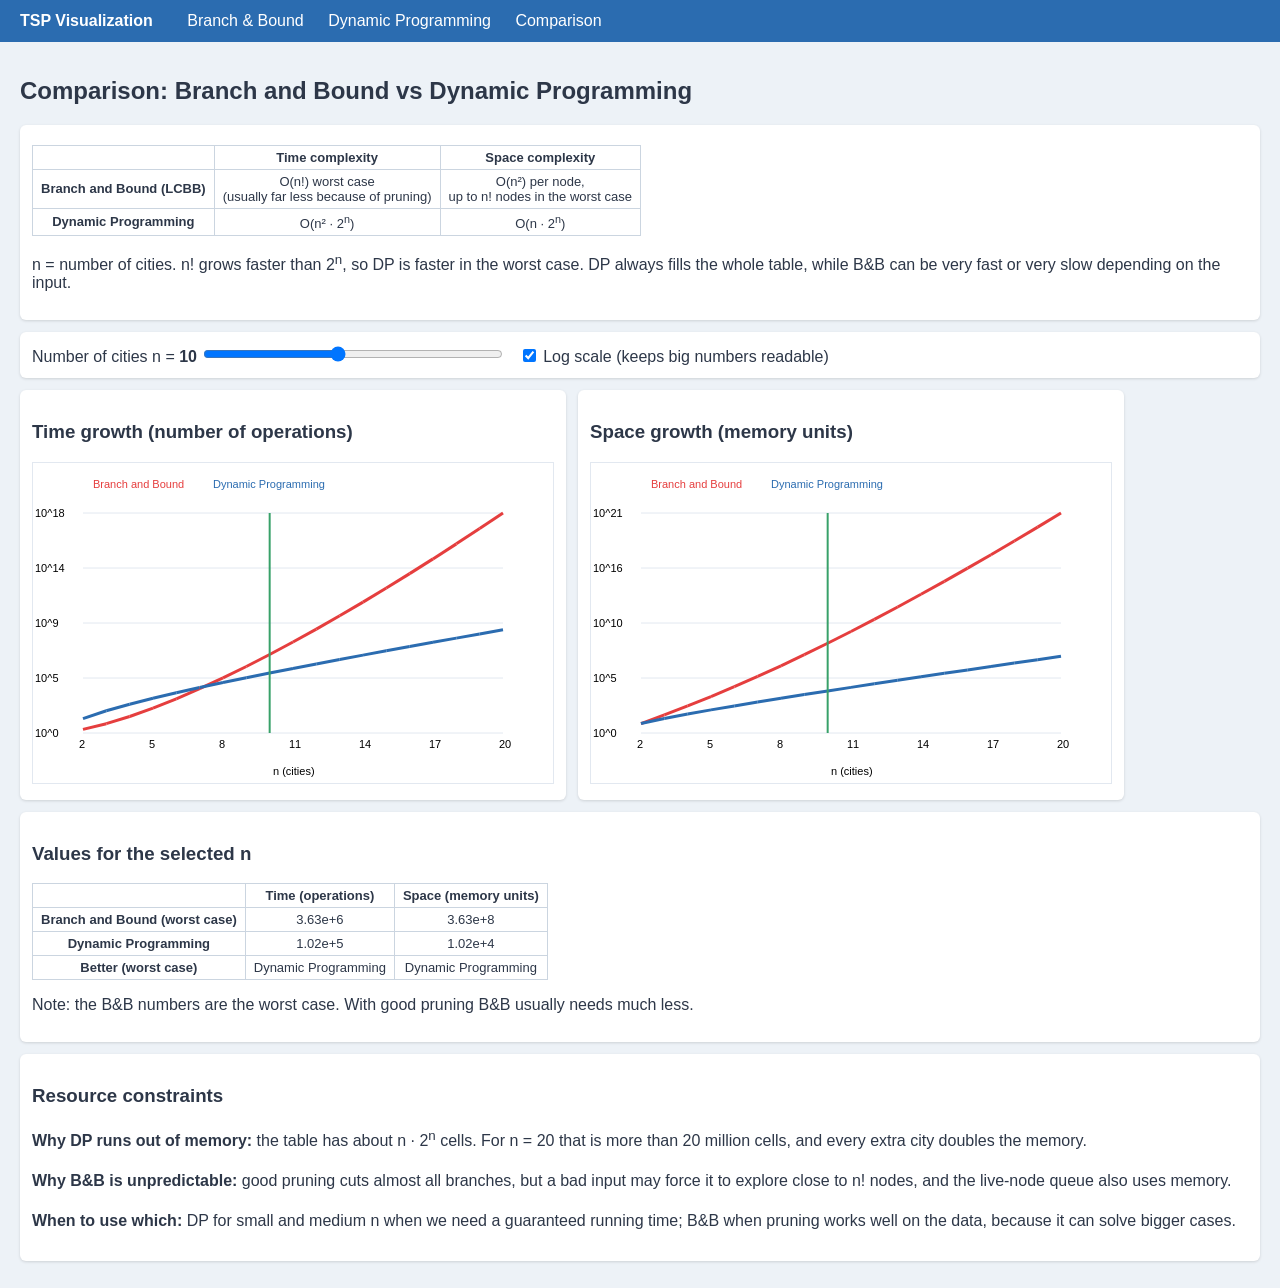
==== compare.html @ 161b6c58 "Updated Project" ====
<!DOCTYPE html>
<html>
<head>
  <meta charset="UTF-8">
  <meta name="viewport" content="width=device-width, initial-scale=1">
  <title>Comparison</title>
  <link rel="stylesheet" href="css/style.css">
</head>
<body>
  <div class="navbar">
    <b>TSP Visualization</b>
    <a href="index.html">Branch &amp; Bound</a>
    <a href="dp.html">Dynamic Programming</a>
    <a href="compare.html">Comparison</a>
  </div>
  <div class="page">
<h2>Comparison: Branch and Bound vs Dynamic Programming</h2>

<div class="box">
  <table class="matrix">
    <tr><th></th><th>Time complexity</th><th>Space complexity</th></tr>
    <tr><th>Branch and Bound (LCBB)</th><td>O(n!) worst case<br>(usually far less because of pruning)</td><td>O(n&sup2;) per node,<br>up to n! nodes in the worst case</td></tr>
    <tr><th>Dynamic Programming</th><td>O(n&sup2; &middot; 2<sup>n</sup>)</td><td>O(n &middot; 2<sup>n</sup>)</td></tr>
  </table>
  <p>n = number of cities. n! grows faster than 2<sup>n</sup>, so DP is faster in the worst case. DP always fills the whole table, while B&amp;B can be very fast or very slow depending on the input.</p>
</div>

<div class="box">
  Number of cities n = <b id="nValue">10</b>
  <input type="range" id="nSlider" min="2" max="20" value="10" style="width:300px" oninput="update()">
  &nbsp; <label><input type="checkbox" id="logScale" checked onchange="update()"> Log scale (keeps big numbers readable)</label>
</div>

<div class="row">
  <div class="box"><h3>Time growth (number of operations)</h3><canvas id="timeCanvas" width="520" height="320"></canvas></div>
  <div class="box"><h3>Space growth (memory units)</h3><canvas id="spaceCanvas" width="520" height="320"></canvas></div>
</div>

<div class="box"><h3>Values for the selected n</h3><div id="valueTable"></div></div>

<div class="box text">
  <h3>Resource constraints</h3>
  <p><b>Why DP runs out of memory:</b> the table has about n &middot; 2<sup>n</sup> cells. For n = 20 that is more than 20 million cells, and every extra city doubles the memory.</p>
  <p><b>Why B&amp;B is unpredictable:</b> good pruning cuts almost all branches, but a bad input may force it to explore close to n! nodes, and the live-node queue also uses memory.</p>
  <p><b>When to use which:</b> DP for small and medium n when we need a guaranteed running time; B&amp;B when pruning works well on the data, because it can solve bigger cases.</p>
</div>
</div>
  <script src="js/common.js"></script>
  <script src="js/compare.js"></script>
</body>
</html>
---- css/style.css ----
body { font-family: Arial, sans-serif; margin: 0; background: #edf2f7; color: #2d3748; }
.navbar { background: #2b6cb0; padding: 12px 20px; }
.navbar b { color: white; margin-right: 30px; }
.navbar a { color: white; margin-right: 20px; text-decoration: none; }
.navbar a:hover { text-decoration: underline; }
.page { padding: 15px 20px; }
.row { display: flex; flex-wrap: wrap; gap: 12px; }
.box { background: white; border-radius: 6px; padding: 12px; margin-bottom: 12px; box-shadow: 0 1px 3px #0002; }
.text p { line-height: 1.5; }
button { background: #2b6cb0; color: white; border: 0; padding: 7px 12px; border-radius: 4px; cursor: pointer; margin: 2px; }
button:hover { background: #2c5282; }
canvas { border: 1px solid #e2e8f0; max-width: 100%; }
table.matrix, table.dp { border-collapse: collapse; margin: 8px 0; }
.matrix td, .matrix th, .dp td, .dp th { border: 1px solid #cbd5e0; padding: 4px 8px; text-align: center; font-size: 13px; }
.matrix input { width: 45px; }
.dp td { background: #e2e8f0; min-width: 40px; }
.dp td.done { background: #9ae6b4; }
.dp td.cand { background: #fefcbf; }
.dp td.now { background: #4299e1; color: white; font-weight: bold; }
.dp td.na { background: #f7fafc; color: #a0aec0; }
.tablebox { max-height: 340px; overflow: auto; position: relative; max-width: 560px; }
.explain { background: #ebf8ff; padding: 10px; border-left: 4px solid #4299e1; min-height: 40px; }
.log { height: 300px; width: 330px; overflow: auto; font-size: 12px; background: #f7fafc; padding: 6px; }
.log p { margin: 0 0 5px 0; border-bottom: 1px solid #e2e8f0; }
.result { background: #f0fff4; border: 1px solid #48bb78; padding: 8px; margin-top: 8px; }
.legend span { display: inline-block; width: 12px; height: 12px; margin: 0 4px 0 12px; border: 1px solid #718096; }
.switch { display: flex; align-items: center; gap: 10px; margin-bottom: 8px; }
.switch input { display: none; }
.slider { width: 46px; height: 24px; background: #a0aec0; border-radius: 12px; position: relative; cursor: pointer; }
.slider::before { content: ""; position: absolute; width: 18px; height: 18px; left: 3px; top: 3px; background: white; border-radius: 50%; }
.switch input:checked + .slider { background: #2b6cb0; }
.switch input:checked + .slider::before { left: 25px; }
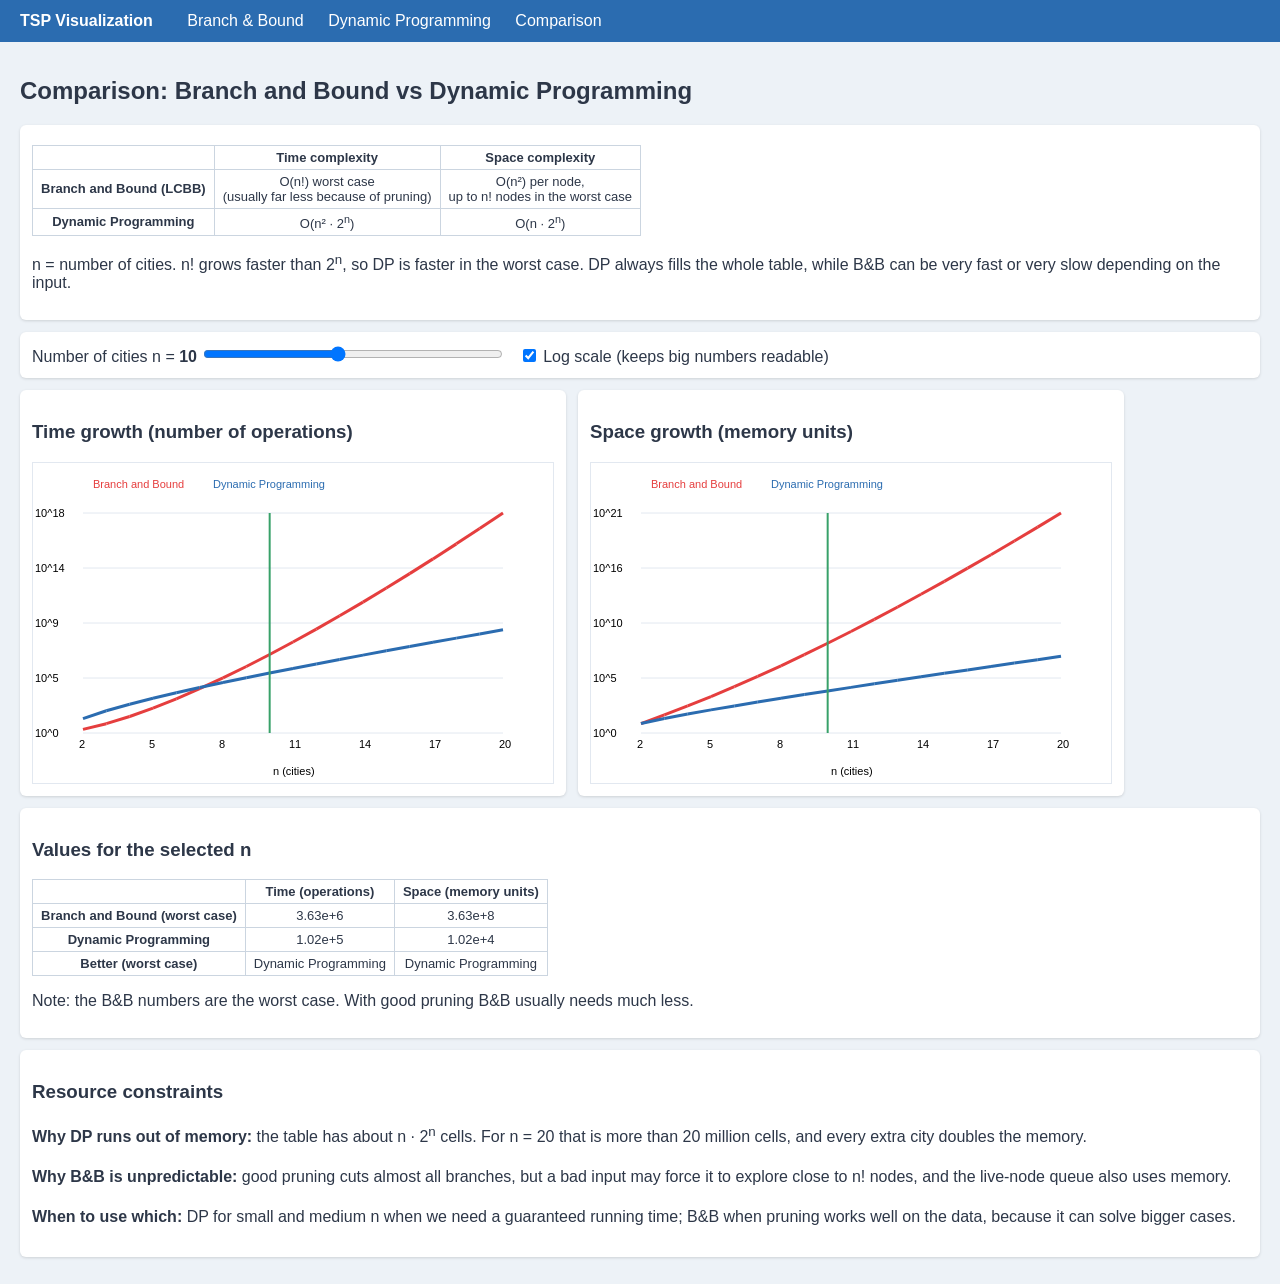
==== commit 993580e6: "Updated Compare" ====
--- a/compare.html
+++ b/compare.html
@@ -1,51 +1,85 @@
-<!DOCTYPE html>
 <html>
-<head>
-  <meta charset="UTF-8">
-  <meta name="viewport" content="width=device-width, initial-scale=1">
-  <title>Comparison</title>
-  <link rel="stylesheet" href="css/style.css">
-</head>
-<body>
-  <div class="navbar">
-    <b>TSP Visualization</b>
-    <a href="index.html">Branch &amp; Bound</a>
-    <a href="dp.html">Dynamic Programming</a>
-    <a href="compare.html">Comparison</a>
-  </div>
-  <div class="page">
-<h2>Comparison: Branch and Bound vs Dynamic Programming</h2>
+    <head>
+        <meta charset="UTF-8">
+        <meta name="viewport" content="width=device-width, initial-scale=1">
 
-<div class="box">
-  <table class="matrix">
-    <tr><th></th><th>Time complexity</th><th>Space complexity</th></tr>
-    <tr><th>Branch and Bound (LCBB)</th><td>O(n!) worst case<br>(usually far less because of pruning)</td><td>O(n&sup2;) per node,<br>up to n! nodes in the worst case</td></tr>
-    <tr><th>Dynamic Programming</th><td>O(n&sup2; &middot; 2<sup>n</sup>)</td><td>O(n &middot; 2<sup>n</sup>)</td></tr>
-  </table>
-  <p>n = number of cities. n! grows faster than 2<sup>n</sup>, so DP is faster in the worst case. DP always fills the whole table, while B&amp;B can be very fast or very slow depending on the input.</p>
-</div>
+        <title> Comparison </title>
 
-<div class="box">
-  Number of cities n = <b id="nValue">10</b>
-  <input type="range" id="nSlider" min="2" max="20" value="10" style="width:300px" oninput="update()">
-  &nbsp; <label><input type="checkbox" id="logScale" checked onchange="update()"> Log scale (keeps big numbers readable)</label>
-</div>
+        <link rel="stylesheet" href="css/style.css">
+    </head>
+    
+    <body>
+        <div class="navbar">
+            <b> TSP Visualization </b>
+            <a href="index.html"> Branch &amp; Bound </a>
+            <a href="dp.html"> Dynamic Programming </a>
+            <a href="compare.html"> Comparison </a>
+        </div>
 
-<div class="row">
-  <div class="box"><h3>Time growth (number of operations)</h3><canvas id="timeCanvas" width="520" height="320"></canvas></div>
-  <div class="box"><h3>Space growth (memory units)</h3><canvas id="spaceCanvas" width="520" height="320"></canvas></div>
-</div>
+        <div class="page">
+            <h2> Comparison: Branch and Bound vs Dynamic Programming </h2>
 
-<div class="box"><h3>Values for the selected n</h3><div id="valueTable"></div></div>
+            <div class="box">
+                <table class="matrix">
+                    <tr>
+                        <th></th>
+                        <th> Time complexity </th>
+                        <th> Space complexity </th>
+                    </tr>
+                    
+                    <tr>
+                        <th> Branch and Bound (LCBB) </th>
+                        <td> O(n!) worst case<br>(usually far less because of pruning) </td>
+                        <td> O(n&sup2;) per node,<br>up to n! nodes in the worst case </td>
+                    </tr>
 
-<div class="box text">
-  <h3>Resource constraints</h3>
-  <p><b>Why DP runs out of memory:</b> the table has about n &middot; 2<sup>n</sup> cells. For n = 20 that is more than 20 million cells, and every extra city doubles the memory.</p>
-  <p><b>Why B&amp;B is unpredictable:</b> good pruning cuts almost all branches, but a bad input may force it to explore close to n! nodes, and the live-node queue also uses memory.</p>
-  <p><b>When to use which:</b> DP for small and medium n when we need a guaranteed running time; B&amp;B when pruning works well on the data, because it can solve bigger cases.</p>
-</div>
-</div>
-  <script src="js/common.js"></script>
-  <script src="js/compare.js"></script>
-</body>
-</html>+                    <tr>
+                        <th> Dynamic Programming </th>
+                        <td> O(n&sup2; &middot; 2<sup>n</sup>)</td><td>O(n &middot; 2<sup>n</sup>) </td>
+                    </tr>
+                </table>
+
+                <p> n = number of cities. n! grows faster than 2<sup>n</sup>, so DP is faster in the worst case. DP always fills the whole table, while B&amp;B can be very fast or very slow depending on the input. </p>
+            </div>
+
+            <div class="box">
+                Number of cities n = <b id="nValue"> 10 </b>
+
+                <input type="range" id="nSlider" min="2" max="20" value="10" style="width:300px" oninput="update()">
+
+                &nbsp; <label><input type="checkbox" id="logScale" checked onchange="update()"> Log scale (keeps big numbers readable) </label>
+            </div>
+
+            <div class="row">
+                <div class="box">
+                    <h3> Time growth (number of operations) </h3>
+                    
+                    <canvas id="timeCanvas" width="520" height="320"></canvas>
+                </div>
+
+                <div class="box">
+                    <h3> Space growth (memory units) </h3>
+                    
+                    <canvas id="spaceCanvas" width="520" height="320"></canvas>
+                </div>
+            </div>
+
+            <div class="box">
+                <h3> Values for the selected n </h3>
+                
+                <div id="valueTable"></div>
+            </div>
+
+            <div class="box text">
+                <h3> Resource constraints </h3>
+
+                <p><b> Why DP runs out of memory:</b> the table has about n &middot; 2<sup>n</sup> cells. For n = 20 that is more than 20 million cells, and every extra city doubles the memory. </p>
+                <p><b> Why B&amp;B is unpredictable:</b> good pruning cuts almost all branches, but a bad input may force it to explore close to n! nodes, and the live-node queue also uses memory. </p>
+                <p><b> When to use which:</b> DP for small and medium n when we need a guaranteed running time; B&amp;B when pruning works well on the data, because it can solve bigger cases. </p>
+            </div>
+        </div>
+        
+        <script src="js/common.js"></script>
+        <script src="js/compare.js"></script>
+    </body>
+    </html>
